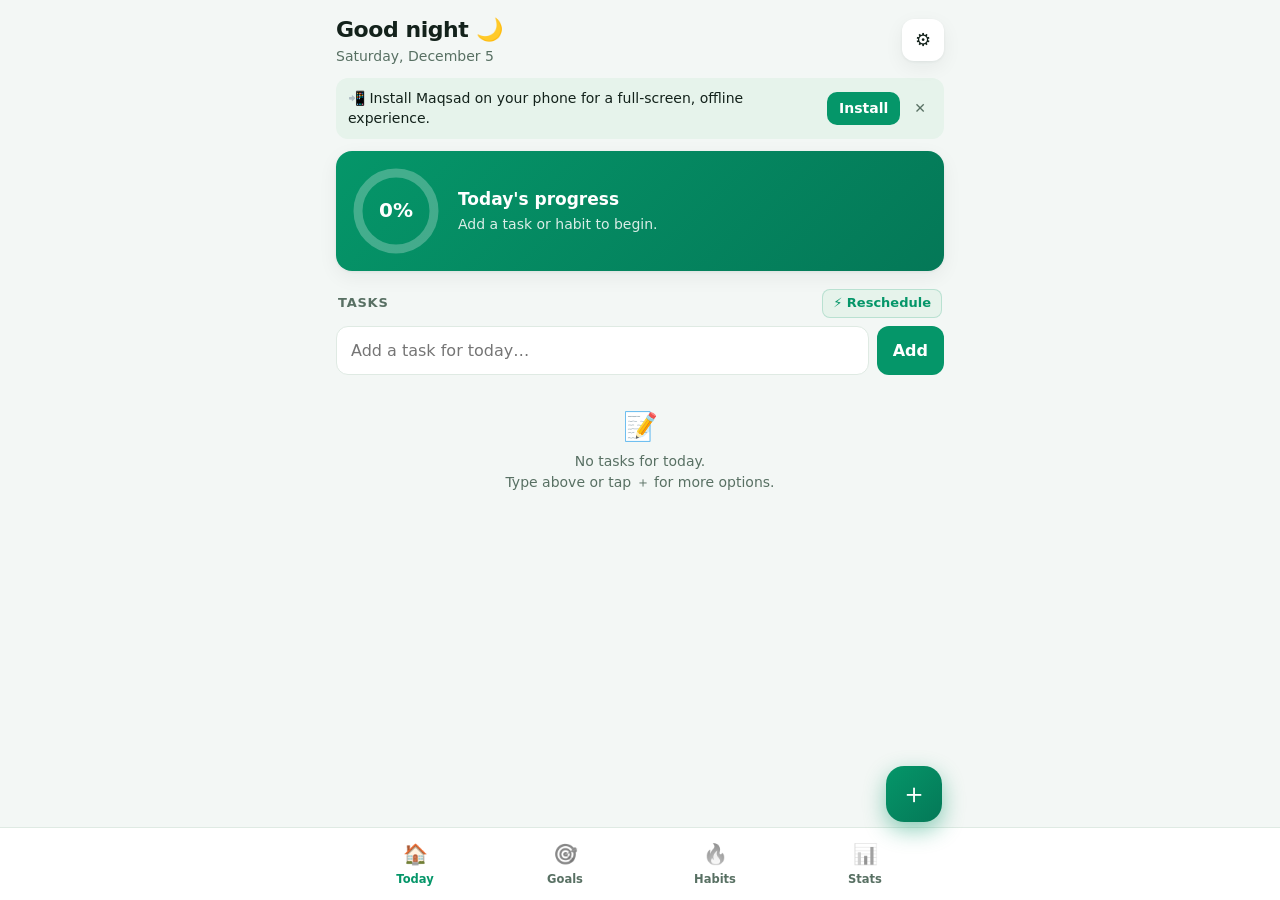
==== index.html @ 653b2071 "Add files via upload" ====
<!doctype html>
<html lang="en">
<head>
<meta charset="utf-8">
<meta name="viewport" content="width=device-width,initial-scale=1,viewport-fit=cover">
<title>Maqsad — Goals, Tasks & Habits</title>
<meta name="description" content="Maqsad: Free, offline-first personal goal tracker, daily task manager, habit streaks and deep schedule organizer. No server, 100% private.">
<meta name="theme-color" content="#059669">
<meta property="og:title" content="Maqsad — Goals, Tasks & Habits">
<meta property="og:description" content="Personal goal tracker, daily task manager and habit tracker. 100% free and works offline.">
<meta property="og:type" content="website">
<meta property="og:image" content="icons/icon-512.png">
<meta name="twitter:card" content="summary">
<meta name="twitter:title" content="Maqsad — Goals, Tasks & Habits">
<meta name="twitter:description" content="Personal goal tracker, daily task manager and habit tracker. Works offline.">
<meta name="twitter:image" content="icons/icon-192.png">
<link rel="manifest" href="manifest.webmanifest">
<link rel="icon" href="icons/icon-192.png">
<link rel="apple-touch-icon" href="icons/icon-192.png">
<meta name="apple-mobile-web-app-capable" content="yes">
<meta name="mobile-web-app-capable" content="yes">
<meta name="apple-mobile-web-app-title" content="Maqsad">
<meta name="apple-mobile-web-app-status-bar-style" content="default">
<link rel="stylesheet" href="styles.css">
</head>
<body>
<div id="app">
  <header class="top">
    <div>
      <div class="hello" id="hello"></div>
      <div class="date" id="dateLine"></div>
    </div>
    <button class="icon-btn" data-act="settings" aria-label="Settings">⚙️</button>
  </header>
  <div id="installBanner" class="install" hidden>
    <span>📲 Install Maqsad on your phone for a full-screen, offline experience.</span>
    <button data-act="install">Install</button>
    <button class="ghost" data-act="dismissInstall" aria-label="Dismiss">✕</button>
  </div>
  <main id="main"></main>
</div>

<button class="fab" id="fab" data-act="fab" aria-label="Add">＋</button>

<nav class="tabs" id="tabs">
  <button data-act="tab" data-tab="today"><span>🏠</span>Today</button>
  <button data-act="tab" data-tab="goals"><span>🎯</span>Goals</button>
  <button data-act="tab" data-tab="habits"><span>🔥</span>Habits</button>
  <button data-act="tab" data-tab="stats"><span>📊</span>Stats</button>
</nav>

<div class="overlay" id="overlay" hidden>
  <div class="sheet" id="sheet" role="dialog" aria-modal="true"></div>
</div>
<div class="toast" id="toast" hidden></div>

<script src="app.js"></script>
</body>
</html>
---- styles.css ----
:root{
  --bg:#f3f7f5;--card:#ffffff;--text:#13221b;--muted:#587063;--line:#dfeae3;
  --brand:#059669;--brand2:#047857;--brand-light:#ecfdf5;--ok:#10b981;--warn:#f59e0b;--bad:#ef4444;
  --chip:#e6f3eb;--shadow:0 1px 3px rgba(16,36,26,.06),0 6px 20px rgba(16,36,26,.06);
  --r:16px;
}
:root[data-theme="dark"]{
  --bg:#0b1411;--card:#12211b;--text:#ecf8f2;--muted:#7e9c8e;--line:#1a352b;
  --brand:#10b981;--brand2:#059669;--brand-light:#064e3b;--ok:#10b981;--warn:#f59e0b;--bad:#ef4444;
  --chip:#162f25;--shadow:0 1px 3px rgba(0,0,0,.5),0 6px 20px rgba(0,0,0,.35);
}
*{box-sizing:border-box;-webkit-tap-highlight-color:transparent}
html,body{margin:0;background:var(--bg);color:var(--text);font:16px/1.45 system-ui,-apple-system,"Segoe UI",Roboto,sans-serif}
body{padding-bottom:calc(84px + env(safe-area-inset-bottom))}
button{font:inherit;color:inherit;cursor:pointer;border:0;background:none}
input,select,textarea{font:inherit;color:inherit}
#app{max-width:640px;margin:0 auto;padding:calc(14px + env(safe-area-inset-top)) 16px 16px}
.top{display:flex;justify-content:space-between;align-items:center;margin-bottom:12px}
.hello{font-size:22px;font-weight:750;letter-spacing:-.02em}
.date{color:var(--muted);font-size:14px}
.icon-btn{width:42px;height:42px;border-radius:12px;background:var(--card);box-shadow:var(--shadow);font-size:18px}
.install{display:flex;gap:8px;align-items:center;background:var(--chip);border-radius:12px;padding:10px 12px;margin-bottom:12px;font-size:14px}
.install span{flex:1}
.install button{background:var(--brand);color:#fff;border-radius:10px;padding:6px 12px;font-weight:600}
.install button.ghost{background:none;color:var(--muted);padding:6px}
.card{background:var(--card);border-radius:var(--r);box-shadow:var(--shadow);padding:14px;margin-bottom:14px}
.h2{font-size:13px;font-weight:700;letter-spacing:.06em;text-transform:uppercase;color:var(--muted);margin:18px 2px 8px;display:flex;justify-content:space-between;align-items:center}
.h2 button{font-size:13px;color:var(--brand);text-transform:none;letter-spacing:0;font-weight:600}
.empty{text-align:center;color:var(--muted);padding:22px 10px;font-size:14px}
.empty b{display:block;font-size:28px;margin-bottom:4px}

/* hero */
.hero{display:flex;align-items:center;gap:16px;background:linear-gradient(135deg,var(--brand),var(--brand2));color:#fff}
.ring{position:relative;width:92px;height:92px;flex:none}
.ring svg{transform:rotate(-90deg)}
.ring .pct{position:absolute;inset:0;display:grid;place-items:center;font-weight:800;font-size:20px}
.hero h3{margin:0 0 2px;font-size:17px}
.hero p{margin:0;opacity:.85;font-size:14px}

/* chips */
.chips{display:flex;gap:8px;overflow-x:auto;padding-bottom:4px;scrollbar-width:none}
.chips::-webkit-scrollbar{display:none}
.chip{flex:none;display:flex;align-items:center;gap:6px;background:var(--card);box-shadow:var(--shadow);border-radius:999px;padding:8px 14px;font-size:14px;font-weight:600;border:2px solid transparent}
.chip.done{background:var(--ok);color:#fff}

/* tasks */
.quick{display:flex;gap:8px;margin-bottom:10px}
.quick input{flex:1;padding:12px 14px;border-radius:12px;border:1.5px solid var(--line);background:var(--card);outline:none}
.quick input:focus,.field input:focus,.field select:focus,.field textarea:focus{border-color:var(--brand)}
.quick button{background:var(--brand);color:#fff;border-radius:12px;padding:0 16px;font-weight:700}
.item{display:flex;align-items:center;gap:12px;background:var(--card);border-radius:14px;box-shadow:var(--shadow);padding:12px;margin-bottom:8px}
.check{width:26px;height:26px;flex:none;border-radius:50%;border:2px solid var(--line);display:grid;place-items:center;color:#fff;font-size:15px;background:transparent}
.check.on{background:var(--ok);border-color:var(--ok)}
.item .body{flex:1;min-width:0;text-align:left}
.item .t{font-weight:600;overflow-wrap:anywhere}
.item.done .t{text-decoration:line-through;color:var(--muted)}
.meta{font-size:12.5px;color:var(--muted);display:flex;gap:8px;flex-wrap:wrap;margin-top:2px}
.tag{background:var(--chip);border-radius:8px;padding:1px 8px}
.tag.time-tag{background:var(--brand-light);color:var(--brand);font-weight:600}
:root[data-theme="dark"] .tag.time-tag{background:rgba(16,185,129,.15);color:#34d399}
.tag.repeat-tag{background:var(--chip);color:var(--muted);font-weight:600}
.tag.late{background:#fee2e2;color:#b91c1c}
:root[data-theme="dark"] .tag.late{background:#4a1d24;color:#fca5a5}
.item.item-emergency{border-left:3.5px solid var(--warn);background:rgba(245,158,11,.06)}
.chip-action{background:var(--chip);color:var(--brand);font-size:12px;font-weight:700;padding:4px 10px;border-radius:8px;display:inline-flex;align-items:center;gap:4px;border:1px solid rgba(5,150,105,.2);cursor:pointer}
.chip-action:hover{background:var(--brand-light)}
.icon-action-btn{width:32px;height:32px;border-radius:10px;background:var(--chip);color:var(--brand);display:grid;place-items:center;font-size:15px;flex:none;margin-left:4px}
.icon-action-btn:hover{background:var(--brand);color:#fff}
.pri{width:8px;height:8px;border-radius:50%;display:inline-block;align-self:center}
.p0{background:#94a3b8}.p1{background:var(--warn)}.p2{background:var(--bad)}

/* goals */
.goal-h{display:flex;gap:12px;align-items:center;width:100%;text-align:left}
.goal-ic{width:44px;height:44px;border-radius:12px;background:var(--chip);display:grid;place-items:center;font-size:22px;flex:none}
.goal-h .t{font-weight:700}
.bar{height:8px;border-radius:99px;background:var(--chip);overflow:hidden;margin:10px 0 4px}
.bar i{display:block;height:100%;background:linear-gradient(90deg,var(--brand),var(--brand2));border-radius:99px;transition:width .3s}
.bar.ok i{background:var(--ok)}
.pct-row{display:flex;justify-content:space-between;font-size:12.5px;color:var(--muted)}
.ms{display:flex;align-items:center;gap:10px;padding:7px 0;border-top:1px solid var(--line)}
.ms .check{width:22px;height:22px;font-size:13px}
.ms .x{margin-left:auto;color:var(--muted);padding:2px 6px}
.ms.done span{text-decoration:line-through;color:var(--muted)}
.ms-add{display:flex;gap:8px;margin-top:8px}
.ms-add input{flex:1;padding:9px 12px;border-radius:10px;border:1.5px solid var(--line);background:var(--bg);outline:none}
.ms-add button{background:var(--chip);border-radius:10px;padding:0 14px;font-weight:700;color:var(--brand)}
.seg{display:flex;background:var(--chip);border-radius:12px;padding:3px;margin-bottom:12px}
.seg button{flex:1;padding:8px;border-radius:10px;font-weight:600;font-size:14px;color:var(--muted)}
.seg button.on{background:var(--card);color:var(--text);box-shadow:var(--shadow)}

/* habits */
.habit-top{display:flex;align-items:center;gap:12px}
.habit-top .em{font-size:26px}
.habit-top .n{flex:1;text-align:left;font-weight:700}
.streak{font-weight:800;color:#ea580c}
.week{display:flex;justify-content:space-between;margin-top:12px;gap:4px}
.day{flex:1;text-align:center;font-size:11px;color:var(--muted)}
.day button{display:block;margin:4px auto 0;width:34px;height:34px;border-radius:50%;background:var(--chip);color:var(--muted);font-weight:700;font-size:13px}
.day button.on{background:var(--ok);color:#fff}
.day button.off{opacity:.35;background:transparent;border:1.5px dashed var(--line)}
.day.today{color:var(--brand);font-weight:700}
.day.today button:not(.on):not(.off){outline:2px solid var(--brand)}

/* stats */
.tiles{display:grid;grid-template-columns:1fr 1fr;gap:10px;margin-bottom:14px}
.tile{background:var(--card);border-radius:14px;box-shadow:var(--shadow);padding:14px}
.tile b{display:block;font-size:26px;letter-spacing:-.02em}
.tile span{font-size:13px;color:var(--muted)}
.chart{display:flex;align-items:flex-end;justify-content:space-between;gap:8px;height:130px;padding-top:8px}
.col{flex:1;display:flex;flex-direction:column;align-items:center;justify-content:flex-end;height:100%;gap:4px}
.col .b{width:100%;max-width:34px;border-radius:8px 8px 4px 4px;background:linear-gradient(180deg,var(--brand2),var(--brand));min-height:4px}
.col .v{font-size:11px;color:var(--muted)}
.col .l{font-size:11px;color:var(--muted)}
.col.today .l{color:var(--brand);font-weight:700}
.rate{display:flex;align-items:center;gap:10px;margin:8px 0;font-size:14px}
.rate .n{width:44%;overflow:hidden;text-overflow:ellipsis;white-space:nowrap}
.rate .bar{flex:1;margin:0}
.rate .p{width:38px;text-align:right;color:var(--muted);font-size:13px}

/* nav / fab */
.tabs{position:fixed;left:0;right:0;bottom:0;display:flex;justify-content:center;background:var(--card);border-top:1px solid var(--line);padding:6px 8px calc(6px + env(safe-area-inset-bottom));z-index:20}
.tabs button{flex:1;max-width:150px;display:flex;flex-direction:column;align-items:center;gap:2px;font-size:11.5px;font-weight:600;color:var(--muted);padding:6px 0;border-radius:12px}
.tabs button span{font-size:20px;filter:grayscale(1);opacity:.7}
.tabs button.on{color:var(--brand)}
.tabs button.on span{filter:none;opacity:1}
.fab{position:fixed;right:max(18px,calc(50% - 302px));bottom:calc(78px + env(safe-area-inset-bottom));width:56px;height:56px;border-radius:18px;background:linear-gradient(135deg,var(--brand),var(--brand2));color:#fff;font-size:28px;box-shadow:0 8px 22px rgba(5,150,105,.45);z-index:21}
.fab[hidden]{display:none}

/* sheet */
.overlay{position:fixed;inset:0;background:rgba(10,12,30,.5);z-index:40;display:flex;align-items:flex-end;justify-content:center}
.overlay[hidden]{display:none}
.sheet{background:var(--card);width:100%;max-width:640px;max-height:92vh;overflow:auto;border-radius:22px 22px 0 0;padding:18px 18px calc(22px + env(safe-area-inset-bottom));animation:up .22s ease-out}
@keyframes up{from{transform:translateY(40px);opacity:0}to{transform:none;opacity:1}}
.sheet h3{margin:0 0 14px;font-size:19px}
.field{margin-bottom:12px}
.field label{display:block;font-size:13px;font-weight:600;color:var(--muted);margin-bottom:5px}
.field input[type=text],.field input[type=date],.field input[type=time],.field select,.field textarea{width:100%;padding:12px;border-radius:12px;border:1.5px solid var(--line);background:var(--bg);outline:none}
.field textarea{min-height:84px;resize:vertical}
.row2{display:grid;grid-template-columns:1fr 1fr;gap:10px}
.dow{display:flex;gap:6px}
.dow label{flex:1;margin:0}
.dow input{display:none}
.dow span{display:block;text-align:center;padding:9px 0;border-radius:10px;background:var(--chip);font-size:13px;font-weight:700;color:var(--muted)}
.dow input:checked+span{background:var(--brand);color:#fff}
.emojis{display:flex;gap:6px;flex-wrap:wrap}
.emojis label{margin:0}
.emojis input{display:none}
.emojis span{display:grid;place-items:center;width:42px;height:42px;border-radius:12px;background:var(--chip);font-size:22px}
.emojis input:checked+span{outline:2.5px solid var(--brand)}
.switch{display:flex;justify-content:space-between;align-items:center;padding:10px 0}
.btns{display:flex;gap:10px;margin-top:16px}
.btn{flex:1;padding:13px;border-radius:12px;font-weight:700;background:var(--chip)}
.btn.primary{background:linear-gradient(135deg,var(--brand),var(--brand2));color:#fff}
.btn.danger{background:#fee2e2;color:#b91c1c;flex:none;padding:13px 16px}
.sec{border-top:1px solid var(--line);margin-top:14px;padding-top:12px}
.sec .btns{margin-top:8px}
.note{font-size:12.5px;color:var(--muted);margin:6px 0 0}
.toast{position:fixed;left:50%;bottom:calc(150px + env(safe-area-inset-bottom));transform:translateX(-50%);background:#13221b;color:#ecf8f2;border:1px solid #1a352b;padding:10px 16px;border-radius:12px;font-size:14px;z-index:60;box-shadow:0 8px 24px rgba(0,0,0,.35);max-width:90vw}
.toast[hidden]{display:none}
@media (prefers-reduced-motion:reduce){*{animation:none!important;transition:none!important}}
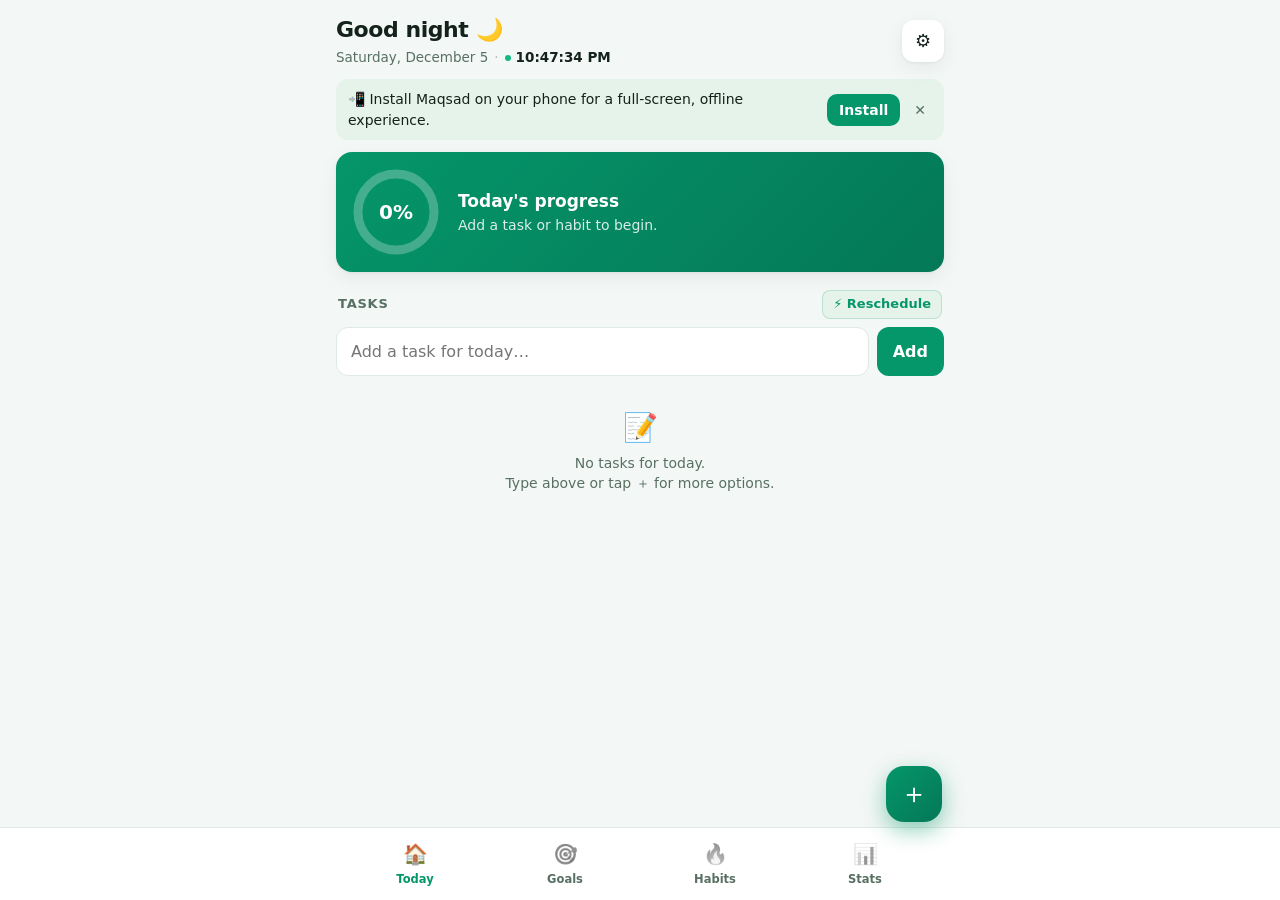
==== commit 8fa0ab13: "Add files via upload" ====
--- a/index.html
+++ b/index.html
@@ -21,7 +21,7 @@
 <meta name="mobile-web-app-capable" content="yes">
 <meta name="apple-mobile-web-app-title" content="Maqsad">
 <meta name="apple-mobile-web-app-status-bar-style" content="default">
-<link rel="stylesheet" href="styles.css">
+<link rel="stylesheet" href="styles.css?v=5">
 </head>
 <body>
 <div id="app">
@@ -54,6 +54,6 @@
 </div>
 <div class="toast" id="toast" hidden></div>
 
-<script src="app.js"></script>
+<script src="app.js?v=5"></script>
 </body>
 </html>
--- a/styles.css
+++ b/styles.css
@@ -17,7 +17,11 @@
 #app{max-width:640px;margin:0 auto;padding:calc(14px + env(safe-area-inset-top)) 16px 16px}
 .top{display:flex;justify-content:space-between;align-items:center;margin-bottom:12px}
 .hello{font-size:22px;font-weight:750;letter-spacing:-.02em}
-.date{color:var(--muted);font-size:14px}
+.date{color:var(--muted);font-size:13.5px;display:flex;align-items:center;gap:6px;flex-wrap:wrap;margin-top:2px}
+.live-sep{opacity:.45}
+.live-clock{display:inline-flex;align-items:center;gap:5px;font-weight:600;color:var(--text);font-variant-numeric:tabular-nums}
+.live-dot{width:6px;height:6px;border-radius:50%;background:var(--ok);display:inline-block;animation:pulseDot 2s infinite ease-in-out}
+@keyframes pulseDot{0%,100%{opacity:1;transform:scale(1)}50%{opacity:.35;transform:scale(.8)}}
 .icon-btn{width:42px;height:42px;border-radius:12px;background:var(--card);box-shadow:var(--shadow);font-size:18px}
 .install{display:flex;gap:8px;align-items:center;background:var(--chip);border-radius:12px;padding:10px 12px;margin-bottom:12px;font-size:14px}
 .install span{flex:1}
